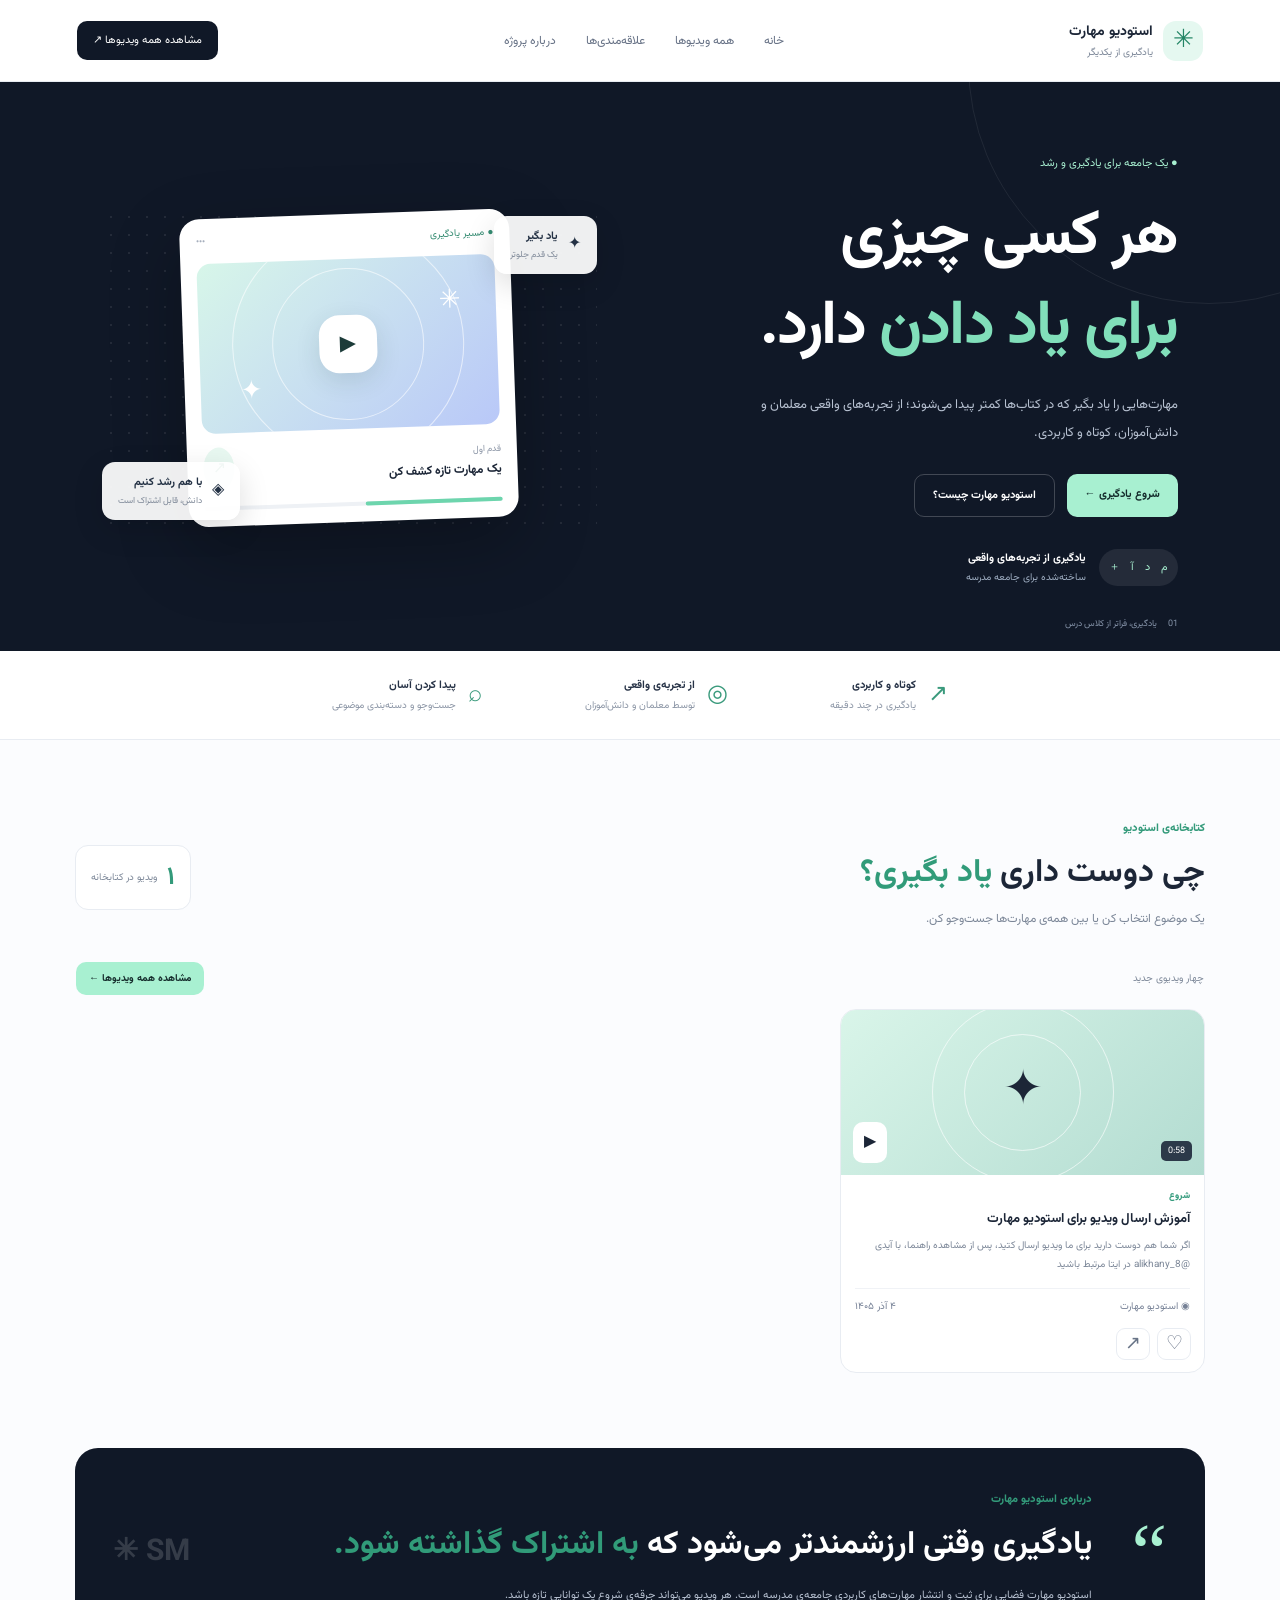
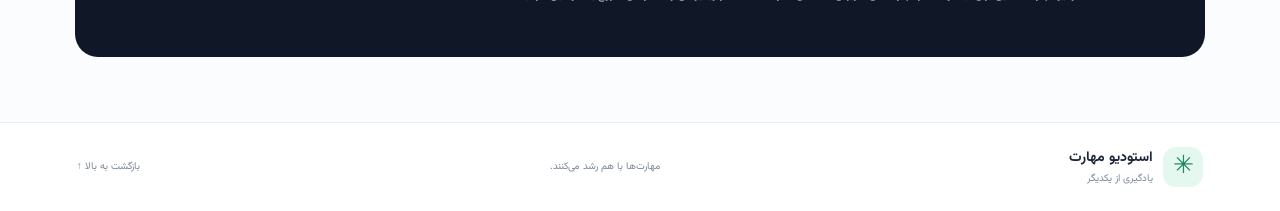
==== index.html @ 01764cda "Refresh app script cache for two-second admin gesture" ====
<!doctype html>
<html lang="fa" dir="rtl"><head><meta charset="utf-8"><meta name="viewport" content="width=device-width,initial-scale=1"><meta name="theme-color" content="#101827"><meta name="description" content="استودیو مهارت؛ یادگیری مهارت‌های کاربردی از تجربه‌های واقعی."><title>استودیو مهارت | یادگیری از یکدیگر</title><link rel="stylesheet" href="assets/style.css?v=2"></head>
<body><header class="header"><a class="brand" href="#"><span class="mark">✳</span><span><b>استودیو مهارت</b><small>یادگیری از یکدیگر</small></span></a><nav><a href="#home">خانه</a><a href="videos/">همه ویدیوها</a><a href="favorites/">علاقه‌مندی‌ها</a><a href="#about">درباره پروژه</a></nav><a class="top-cta" href="videos/">مشاهده همه ویدیوها ↗</a></header>
<main><section class="hero" id="home"><div class="hero-copy"><span class="eyebrow">● یک جامعه برای یادگیری و رشد</span><h1>هر کسی چیزی<br><em>برای یاد دادن</em> دارد.</h1><p>مهارت‌هایی را یاد بگیر که در کتاب‌ها کمتر پیدا می‌شوند؛ از تجربه‌های واقعی معلمان و دانش‌آموزان، کوتاه و کاربردی.</p><div class="actions"><a class="primary" href="videos/">شروع یادگیری ←</a><a class="secondary" href="#about">استودیو مهارت چیست؟</a></div><div class="proof"><span>م　د　آ　＋</span><div><b>یادگیری از تجربه‌های واقعی</b><small>ساخته‌شده برای جامعه مدرسه</small></div></div></div><div class="hero-art"><div class="art-label label-top">✦ <span><b>یاد بگیر</b><small>یک قدم جلوتر</small></span></div><div class="art-card"><div class="art-top">● مسیر یادگیری <span>•••</span></div><div class="play-art"><button class="admin-trigger" type="button" aria-label="ورود مدیران">▶</button><i>✳</i><i>✦</i></div><small id="gesture-hint" class="gesture-hint" aria-live="polite"></small><div class="art-bottom"><span><small>قدم اول</small><b>یک مهارت تازه کشف کن</b></span><span>↗</span></div><div class="progress"><span></span></div></div><div class="art-label label-bottom">◈ <span><b>با هم رشد کنیم</b><small>دانش، قابل اشتراک است</small></span></div></div><div class="hero-foot">01　 یادگیری، فراتر از کلاس درس</div></section>
<section class="features"><div>↗ <span><b>کوتاه و کاربردی</b><small>یادگیری در چند دقیقه</small></span></div><div>◎ <span><b>از تجربه‌ی واقعی</b><small>توسط معلمان و دانش‌آموزان</small></span></div><div>⌕ <span><b>پیدا کردن آسان</b><small>جست‌وجو و دسته‌بندی موضوعی</small></span></div></section>
<section class="library" id="library"><div class="section-head"><div><small>کتابخانه‌ی استودیو</small><h2>چی دوست داری <em>یاد بگیری؟</em></h2><p>یک موضوع انتخاب کن یا بین همه‌ی مهارت‌ها جست‌وجو کن.</p></div><div class="count"><b id="video-count">۰</b><span>ویدیو در کتابخانه</span></div></div><div class="results"><span id="results-label">چهار ویدیوی جدید</span><a class="primary" href="videos/">مشاهده همه ویدیوها ←</a></div><div class="video-grid" id="video-grid"></div><div class="empty" id="empty-state" hidden><h3>هنوز ویدیویی منتشر نشده است</h3><p>به‌زودی ویدیوهای تازه در این بخش قرار می‌گیرند.</p></div><p class="load-note" id="load-note" hidden>اتصال فایل data/videos.json را بررسی کن.</p></section>
<section class="about" id="about"><span class="quote">“</span><div><small>درباره‌ی استودیو مهارت</small><h2>یادگیری وقتی ارزشمندتر می‌شود که <em>به اشتراک گذاشته شود.</em></h2><p>استودیو مهارت فضایی برای ثبت و انتشار مهارت‌های کاربردی جامعه‌ی مدرسه است. هر ویدیو می‌تواند جرقه‌ی شروع یک توانایی تازه باشد.</p></div><b class="decoration">SM ✳</b></section></main>
<footer><a class="brand" href="#home"><span class="mark">✳</span><span><b>استودیو مهارت</b><small>یادگیری از یکدیگر</small></span></a><p>مهارت‌ها با هم رشد می‌کنند.</p><a href="#home">بازگشت به بالا ↑</a></footer>
<dialog id="video-dialog"><div class="dialog-head"><div><small>تماشای مهارت</small><h2 id="dialog-title">عنوان ویدیو</h2></div><button id="close-dialog" aria-label="بستن">×</button></div><div class="player"><video id="video-player" controls playsinline preload="metadata"></video></div><div class="dialog-info"><div id="dialog-meta"></div><p id="dialog-description"></p><div id="dialog-teacher"></div><p class="hint">اگر ویدیو پخش نشد، لینک مستقیم فایل ویدیویی را بررسی کن.</p></div></dialog><dialog id="admin-login-dialog" class="admin-login-dialog"><form id="admin-login-form" method="dialog"><h2>ورود مدیران فنی</h2><p>رمز مشترک پنل را وارد کن.</p><label for="admin-password">رمز مدیریت</label><input id="admin-password" type="password" autocomplete="current-password" required><p id="admin-login-message" class="form-message" aria-live="polite"></p><div class="dialog-actions"><button type="button" id="admin-login-cancel" class="secondary-light">انصراف</button><button type="submit" class="primary">ورود به پنل</button></div></form></dialog><script src="assets/admin-config.js?v=2"></script><script src="assets/app.js?v=8"></script></body></html>
---- assets/style.css ----
@import url('https://fonts.googleapis.com/css2?family=Vazirmatn:wght@400;500;600;700;800;900&display=swap');:root{--navy:#101827;--ink:#1c2637;--muted:#7c8798;--mint:#a8f0d1;--line:#e8ecf2}*{box-sizing:border-box}html{scroll-behavior:smooth}body{margin:0;background:#fbfcfe;color:var(--ink);font-family:Vazirmatn,Tahoma,sans-serif}a{color:inherit;text-decoration:none}button,input,select{font:inherit}.header{height:82px;padding:0 clamp(18px,6vw,90px);display:flex;align-items:center;justify-content:space-between;background:#fff;border-bottom:1px solid var(--line);gap:20px}.brand{display:flex;align-items:center;gap:10px}.mark{display:grid;place-items:center;width:40px;height:40px;border-radius:13px;background:#e5f8f0;color:#238565;font-size:25px}.brand b,.brand small{display:block}.brand b{font-size:14px}.brand small{font-size:10px;color:var(--muted);margin-top:2px}.header nav{display:flex;gap:30px;font-size:12px;color:#667185}.header nav a:hover,footer>a:last-child{color:#278c6d}.top-cta{background:var(--navy);color:white;border-radius:10px;padding:11px 16px;font-size:11px}.hero{position:relative;overflow:hidden;min-height:500px;background:var(--navy);color:#fff;padding:68px clamp(22px,8vw,120px) 65px;display:grid;grid-template-columns:1.05fr .95fr;align-items:center;gap:35px}.hero:before{content:"";position:absolute;width:480px;height:480px;border:1px solid #ffffff12;border-radius:50%;right:-170px;top:-260px}.hero-copy{position:relative;z-index:1}.eyebrow{color:var(--mint);font-size:11px}.hero h1{font-size:clamp(38px,5vw,62px);line-height:1.45;letter-spacing:-1.8px;margin:18px 0}.hero em,.section-head em,.about em{font-style:normal;color:#81dfba}.hero-copy>p{max-width:480px;color:#b7c1d1;font-size:13px;line-height:2.2}.actions{display:flex;gap:12px;flex-wrap:wrap;margin-top:26px}.primary,.secondary{padding:12px 18px;border-radius:10px;font-size:11px;font-weight:700}.primary{background:var(--mint);color:#142b2b}.secondary{border:1px solid #ffffff35;color:#fff}.proof{display:flex;align-items:center;gap:13px;margin-top:32px}.proof>span{background:#ffffff15;border-radius:20px;padding:10px;font-size:11px;color:var(--mint)}.proof b,.proof small{display:block}.proof b{font-size:11px}.proof small{font-size:10px;color:#9faec2;margin-top:3px}.hero-art{position:relative;min-height:320px;display:grid;place-items:center;background-image:radial-gradient(#ffffff15 1px,transparent 1px);background-size:18px 18px}.art-card{width:min(330px,85%);background:#fff;color:var(--ink);padding:16px;border-radius:20px;box-shadow:0 25px 70px #0004;transform:rotate(-2deg)}.art-top{font-size:10px;color:#358c72;display:flex;justify-content:space-between}.art-top span{color:#a6afbd}.play-art{height:170px;border-radius:14px;margin:14px 0;background:linear-gradient(135deg,#d7f6e9,#b9c8f8);display:grid;place-items:center;position:relative;overflow:hidden}.play-art:before,.play-art:after{content:"";position:absolute;width:230px;height:230px;border:1px solid #fff9;border-radius:50%}.play-art:after{width:150px;height:150px}.play-art>div{z-index:1;display:grid;place-items:center;width:58px;height:58px;background:#fff;border-radius:20px;color:#1c3b39;box-shadow:0 8px 25px #203d3820}.play-art i{position:absolute;font-style:normal;color:#fff;font-size:26px}.play-art i:nth-of-type(1){top:25px;right:35px}.play-art i:nth-of-type(2){bottom:20px;left:40px}.art-bottom{display:flex;align-items:center;justify-content:space-between}.art-bottom small,.art-bottom b{display:block}.art-bottom small{font-size:9px;color:#8993a4}.art-bottom b{font-size:12px;margin-top:4px}.art-bottom>span:last-child{background:#e8f8f1;border-radius:50%;padding:9px;color:#368b70}.progress{height:4px;background:#eef1f5;border-radius:4px;margin-top:16px}.progress span{display:block;width:46%;height:100%;background:#6dd5ad;border-radius:4px}.art-label{position:absolute;z-index:2;display:flex;align-items:center;gap:10px;background:#ffffffed;color:#233144;padding:12px 16px;border-radius:13px;box-shadow:0 10px 30px #0002}.art-label:first-letter{color:#278b6c}.art-label b,.art-label small{display:block}.art-label b{font-size:11px}.art-label small{font-size:9px;color:#818b9a;margin-top:3px}.label-top{top:8px;right:0}.label-bottom{bottom:8px;left:0}.hero-foot{position:absolute;bottom:20px;right:clamp(22px,8vw,120px);font-size:9px;color:#8492a7}.features{display:flex;justify-content:center;gap:clamp(25px,8vw,110px);padding:25px 20px;background:#fff;border-bottom:1px solid var(--line)}.features>div{display:flex;align-items:center;gap:12px;color:#3a9a7c;font-size:24px}.features span b,.features span small{display:block}.features span b{font-size:11px;color:#263246}.features span small{font-size:10px;color:#8b95a5;margin-top:4px}.library{max-width:1180px;margin:auto;padding:75px 25px}.section-head{display:flex;align-items:center;justify-content:space-between;gap:15px}.section-head small,.about small{color:#339a7a;font-size:11px;font-weight:800}.section-head h2{font-size:32px;margin:8px 0}.section-head h2 em,.about em{color:#319b79}.section-head p{font-size:12px;color:var(--muted)}.count{display:flex;align-items:center;gap:10px;background:#fff;border:1px solid var(--line);padding:12px 15px;border-radius:13px}.count b{font-size:25px;color:#339a7a}.count span{font-size:10px;color:var(--muted);max-width:70px}.search-panel{padding:18px;background:#fff;border:1px solid var(--line);border-radius:16px;margin-top:25px}.search{height:48px;display:flex;align-items:center;gap:12px;border:1px solid #e8ecf2;border-radius:11px;padding:0 13px;color:#4c9d83}.search span{font-size:24px}.search input{border:0;outline:0;width:100%;font-size:12px;background:transparent}.filters{display:flex;align-items:center;gap:12px;flex-wrap:wrap;margin-top:16px}.filters>b{font-size:10px;color:var(--muted)}#category-list{display:flex;gap:7px;flex-wrap:wrap}.chip{border:1px solid #e7ebf1;border-radius:9px;background:#fff;color:#697387;padding:7px 12px;font-size:10px;cursor:pointer}.chip.selected{background:var(--navy);border-color:var(--navy);color:#fff}.results{display:flex;justify-content:space-between;align-items:center;margin:22px 1px 14px;color:var(--muted);font-size:10px}.results select{border:1px solid var(--line);background:#fff;border-radius:9px;padding:7px 10px;font-size:10px;color:#667185}.video-grid{display:grid;grid-template-columns:repeat(3,minmax(0,1fr));gap:18px}.video-card{background:#fff;border:1px solid var(--line);border-radius:16px;overflow:hidden;cursor:pointer;transition:.2s;display:flex;flex-direction:column;min-width:0}.video-card:hover{transform:translateY(-4px);box-shadow:0 15px 35px #1b2b4514}.thumbnail{height:165px;display:grid;place-items:center;position:relative;overflow:hidden;background:linear-gradient(135deg,#d9f5e9,#b3dcd1)}.thumbnail:before,.thumbnail:after{content:"";position:absolute;width:180px;height:180px;border:1px solid #ffffffa0;border-radius:50%}.thumbnail:after{width:115px;height:115px}.thumb-symbol{font-size:48px;z-index:1}.thumb-play{position:absolute;bottom:12px;left:12px;background:#fff;border-radius:10px;padding:8px 11px;z-index:2}.thumb-duration{position:absolute;bottom:14px;right:12px;background:#172033dc;color:white;border-radius:5px;padding:3px 7px;font-size:9px;z-index:2}.video-card-body{padding:14px;display:flex;flex-direction:column;flex:1}.card-category{font-size:9px;color:#329a7b;font-weight:800}.video-card h3{font-size:13px;line-height:1.8;margin:5px 0}.video-card p{font-size:10px;line-height:1.9;color:var(--muted);margin:0 0 14px;display:-webkit-box;-webkit-line-clamp:2;-webkit-box-orient:vertical;overflow:hidden}.card-footer{margin-top:auto;border-top:1px solid #f0f2f6;padding-top:10px;display:flex;justify-content:space-between;gap:7px;font-size:10px;color:#768196}.empty{text-align:center;padding:50px;background:#fff;border:1px dashed #dce2eb;border-radius:16px}.empty button{border:0;background:#e5f8f0;padding:9px 14px;border-radius:8px;color:#267d65}.load-note{background:#fff6e6;padding:12px;border-radius:10px;color:#785a1e;font-size:12px}.about{max-width:1130px;margin:0 auto 65px;background:var(--navy);color:white;border-radius:23px;padding:38px;display:grid;grid-template-columns:55px 1fr auto;gap:20px;align-items:center}.quote{font:80px Georgia;color:var(--mint)}.about h2{font-size:clamp(22px,3vw,32px);line-height:1.7;margin:7px 0}.about p{font-size:11px;color:#b7c1d1;line-height:2.2;max-width:680px}.decoration{font-size:30px;color:#ffffff28}footer{padding:24px clamp(18px,6vw,90px);border-top:1px solid var(--line);display:flex;align-items:center;justify-content:space-between;gap:15px;background:#fff}footer p,footer>a:last-child{font-size:10px;color:var(--muted)}dialog{width:min(760px,calc(100% - 24px));max-height:92vh;border:0;border-radius:18px;padding:0;color:var(--ink);box-shadow:0 25px 100px #09101c80}dialog::backdrop{background:#0a1120d9;backdrop-filter:blur(5px)}.dialog-head{padding:18px 20px;display:flex;justify-content:space-between;gap:12px}.dialog-head small{color:#329a7b}.dialog-head h2{font-size:18px;margin:3px 0}.dialog-head button{border:0;border-radius:9px;width:35px;height:35px;font-size:24px;background:#f1f3f7}.player{background:#070a10;aspect-ratio:16/9;overflow:hidden;display:flex;justify-content:center;align-items:center}.player video{width:100%;height:100%;display:block}.dialog-info{padding:18px 20px}.dialog-info p{font-size:12px;color:#687487;line-height:2}#dialog-meta{display:flex;gap:8px;flex-wrap:wrap}#dialog-meta span{background:#f0f4f7;padding:5px 9px;border-radius:7px;font-size:10px}.hint{font-size:10px!important;color:#9aa2b1!important}@media(max-width:850px){.header nav{gap:14px}.hero{padding-right:6vw;padding-left:6vw}.video-grid{grid-template-columns:repeat(2,minmax(0,1fr))}.about{margin-right:18px;margin-left:18px;grid-template-columns:40px 1fr}.decoration{display:none}}@media(max-width:620px){.header{height:68px;padding:0 15px}.header nav{display:none}.mark{width:34px;height:34px}.brand b{font-size:12px}.top-cta{font-size:10px;padding:9px}.hero{grid-template-columns:1fr;padding:35px 21px 50px;gap:10px}.hero-art{order:-1;min-height:240px;max-width:390px;width:100%;margin:auto}.art-card{width:260px;padding:12px}.play-art{height:115px}.label-top{top:0}.label-bottom{bottom:0}.art-label{padding:8px 10px}.hero h1{font-size:38px}.hero-copy>p{font-size:12px}.features{align-items:flex-start;flex-direction:column;gap:15px;padding:22px 27px}.library{padding:52px 15px}.section-head h2{font-size:25px}.section-head p{font-size:10px}.count{padding:8px;gap:5px}.count b{font-size:18px}.count span{font-size:9px;max-width:48px}.search-panel{padding:11px}.search{height:44px}.search input{font-size:11px}.filters{gap:8px}.filters>b{width:100%}.chip{padding:6px 9px;font-size:9px}.video-grid{grid-template-columns:repeat(2,minmax(0,1fr));gap:10px}.thumbnail{height:120px}.thumb-symbol{font-size:36px}.video-card-body{padding:10px}.video-card h3{font-size:11px}.video-card p{font-size:9px}.card-footer{font-size:9px}.about{display:block;padding:24px 20px;margin:0 14px 40px}.quote{font-size:48px}.about h2{font-size:23px}.about p{font-size:10px}footer{flex-wrap:wrap;padding:20px 15px}footer p{order:3;width:100%;margin:0}}@media(max-width:370px){.video-grid{grid-template-columns:1fr}.thumbnail{height:160px}.hero h1{font-size:33px}}
/* Navigation between the home page and the full video library */
.library .results .primary{font-size:10px;padding:9px 13px}

.card-main{display:block;color:inherit}.card-actions{display:flex;gap:7px;padding:0 13px 12px}.icon-action{width:34px;height:32px;border:1px solid var(--line);background:#fff;border-radius:9px;color:#687487;font-size:19px;cursor:pointer}.icon-action.is-favorite{color:#d84a70;background:#fff4f7;border-color:#f5cfdb}
.watch-page{max-width:980px;margin:45px auto 70px;padding:0 22px}.watch-heading h1{font-size:clamp(23px,4vw,36px);margin:15px 0 9px}.watch-heading>a{font-size:11px;color:#348d72}.watch-meta{display:flex;gap:8px;flex-wrap:wrap;margin-bottom:22px}.watch-meta span{font-size:10px;background:#edf5f1;color:#527d6d;padding:6px 10px;border-radius:8px}.watch-player{width:100%;aspect-ratio:16/9;background:#080d16;border-radius:16px;overflow:hidden;display:flex;align-items:center;justify-content:center;margin:0 auto}.watch-player video{display:block;width:100%;height:100%;object-fit:contain}.watch-actions{display:flex;gap:10px;flex-wrap:wrap;margin:18px 0}.watch-description{padding:22px;background:#fff;border:1px solid var(--line);border-radius:15px}.watch-description h2{font-size:16px;margin:0 0 10px}.watch-description p{font-size:12px;color:#647084;line-height:2.1}.watch-description b{font-size:11px;color:#358d72}.player-error{background:#fff2ef;color:#9a4939;padding:12px;border-radius:10px;font-size:11px}.secondary-light{border:1px solid #dce5e9;background:#fff;color:#34445a;padding:10px 15px;border-radius:10px;font:inherit;font-size:11px;cursor:pointer}.secondary-light.is-favorite{color:#c23a62;background:#fff4f7}
.admin-trigger{position:relative;z-index:3;display:grid;place-items:center;width:58px;height:58px;border:0;border-radius:20px;background:#fff;color:#1c3b39;box-shadow:0 8px 25px #203d3820;font-size:21px;cursor:pointer;touch-action:none}.admin-trigger.admin-ready{outline:3px solid #78d8b3;outline-offset:5px}.admin-trigger.is-holding{transform:scale(.92);background:#d8f7e9}.gesture-hint{position:absolute;bottom:-23px;left:0;color:#b9f4d8;font-size:9px;white-space:nowrap}
.admin-login-dialog{width:min(390px,calc(100% - 28px));border:0;border-radius:18px;padding:23px;box-shadow:0 24px 90px #08101d80}.admin-login-dialog::backdrop{background:#08101ddd;backdrop-filter:blur(5px)}.admin-login-dialog h2{font-size:18px;margin:0 0 5px}.admin-login-dialog p{font-size:11px;color:#7d8797;line-height:1.8}.admin-login-dialog label,.admin-form label,.password-form label{display:grid;gap:7px;font-size:11px;color:#5e6a7d}.admin-login-dialog input,.admin-form input,.admin-form textarea,.admin-form select,.password-form input{width:100%;border:1px solid #dfe5ed;border-radius:9px;padding:11px;background:#fff;outline:none;font:inherit;font-size:12px}.admin-login-dialog input:focus,.admin-form input:focus,.admin-form textarea:focus,.admin-form select:focus,.password-form input:focus{border-color:#59b896;box-shadow:0 0 0 3px #59b89620}.form-message{font-size:11px;line-height:1.8;color:#986a2a;min-height:15px}.dialog-actions{display:flex;justify-content:flex-end;gap:8px;margin-top:13px}
.admin-main{max-width:1020px;margin:35px auto 65px;padding:0 20px}.admin-intro{display:flex;align-items:center;justify-content:space-between;gap:18px;margin-bottom:20px}.admin-intro small{font-size:10px;color:#2f9676;font-weight:800;letter-spacing:1px}.admin-intro h1{font-size:30px;margin:5px 0}.admin-intro h1 em{font-style:normal;color:#319b79}.admin-intro p{font-size:11px;color:#7a8595;line-height:1.9}.admin-warning{padding:13px 15px;background:#fff8e9;border:1px solid #f0dfb9;border-radius:12px;font-size:11px;color:#755c31;line-height:2;margin-bottom:18px}.admin-panel{background:#fff;border:1px solid var(--line);border-radius:16px;padding:20px;margin:16px 0}.admin-panel h2{font-size:15px;margin:0 0 15px}.admin-form{display:grid;grid-template-columns:repeat(2,minmax(0,1fr));gap:13px}.admin-form .wide{grid-column:1/-1}.admin-form textarea{resize:vertical}.form-buttons{grid-column:1/-1;display:flex;gap:9px;flex-wrap:wrap}.admin-list-head{display:flex;align-items:center;justify-content:space-between;gap:12px;margin-bottom:12px}.admin-list-head h2{margin:0}.admin-video-row{display:flex;justify-content:space-between;align-items:center;gap:12px;padding:13px 0;border-top:1px solid #edf0f4}.admin-video-row>div:first-child{min-width:0}.admin-video-row b,.admin-video-row small{display:block}.admin-video-row b{font-size:11px;line-height:1.8}.admin-video-row small{font-size:10px;color:#8993a2;margin-top:3px}.admin-row-actions{display:flex;gap:6px;flex-shrink:0}.admin-row-actions button{border:1px solid #dfe5ed;background:#fff;border-radius:8px;padding:7px 10px;font-size:10px;cursor:pointer}.admin-row-actions button.danger{color:#b54254;border-color:#f0d3d8}.password-form{display:flex;align-items:end;gap:10px;flex-wrap:wrap}.password-form label{flex:1;min-width:210px}.admin-header-note{font-size:11px;color:#788598}.admin-denied{max-width:520px;margin:15vh auto;padding:28px;text-align:center}.admin-denied h1{font-size:23px}.admin-denied p{font-size:12px;color:#778296;line-height:2}
@media(max-width:650px){.watch-page{margin:28px auto 45px;padding:0 14px}.admin-main{padding:0 13px;margin-top:22px}.admin-intro h1{font-size:24px}.admin-panel{padding:14px}.admin-form{grid-template-columns:1fr;gap:11px}.admin-form .wide,.form-buttons{grid-column:1}.admin-list-head{align-items:flex-start;flex-direction:column}.admin-video-row{align-items:flex-start;flex-direction:column}.admin-row-actions{width:100%}.admin-row-actions button{flex:1}.password-form{align-items:stretch;flex-direction:column}.admin-header-note{display:none}}

/* Persian Jalali calendar input */
.jalali-input-wrap{display:flex;gap:6px}.jalali-input-wrap input{flex:1;min-width:0;cursor:pointer}.jalali-input-wrap button{width:43px;border:1px solid #dfe5ed;border-radius:9px;background:#f3faf7;color:#278565;font-size:20px;cursor:pointer}.jalali-calendar{position:relative;z-index:8;margin-top:8px;padding:12px;background:#fff;border:1px solid #dfe5ed;border-radius:13px;box-shadow:0 12px 35px #17243a18;max-width:330px}.jalali-calendar[hidden]{display:none}.calendar-head{display:flex;align-items:center;justify-content:space-between;margin-bottom:10px}.calendar-head b{font-size:12px}.calendar-head button,.calendar-foot button{border:1px solid #e5eaf0;background:#f8fafc;border-radius:7px;padding:5px 10px;cursor:pointer}.calendar-week,.calendar-days{display:grid;grid-template-columns:repeat(7,minmax(0,1fr));gap:4px;text-align:center}.calendar-week{font-size:10px;color:#8993a2;margin-bottom:5px}.calendar-days button{border:0;background:#f5f7fa;border-radius:7px;padding:8px 2px;font-size:11px;cursor:pointer;color:#34445a}.calendar-days button:hover,.calendar-days button.chosen{background:#a8f0d1;color:#123d31;font-weight:800}.calendar-empty{min-height:31px}.calendar-foot{display:flex;justify-content:space-between;margin-top:10px}.calendar-foot button{font-size:10px;color:#367d68}
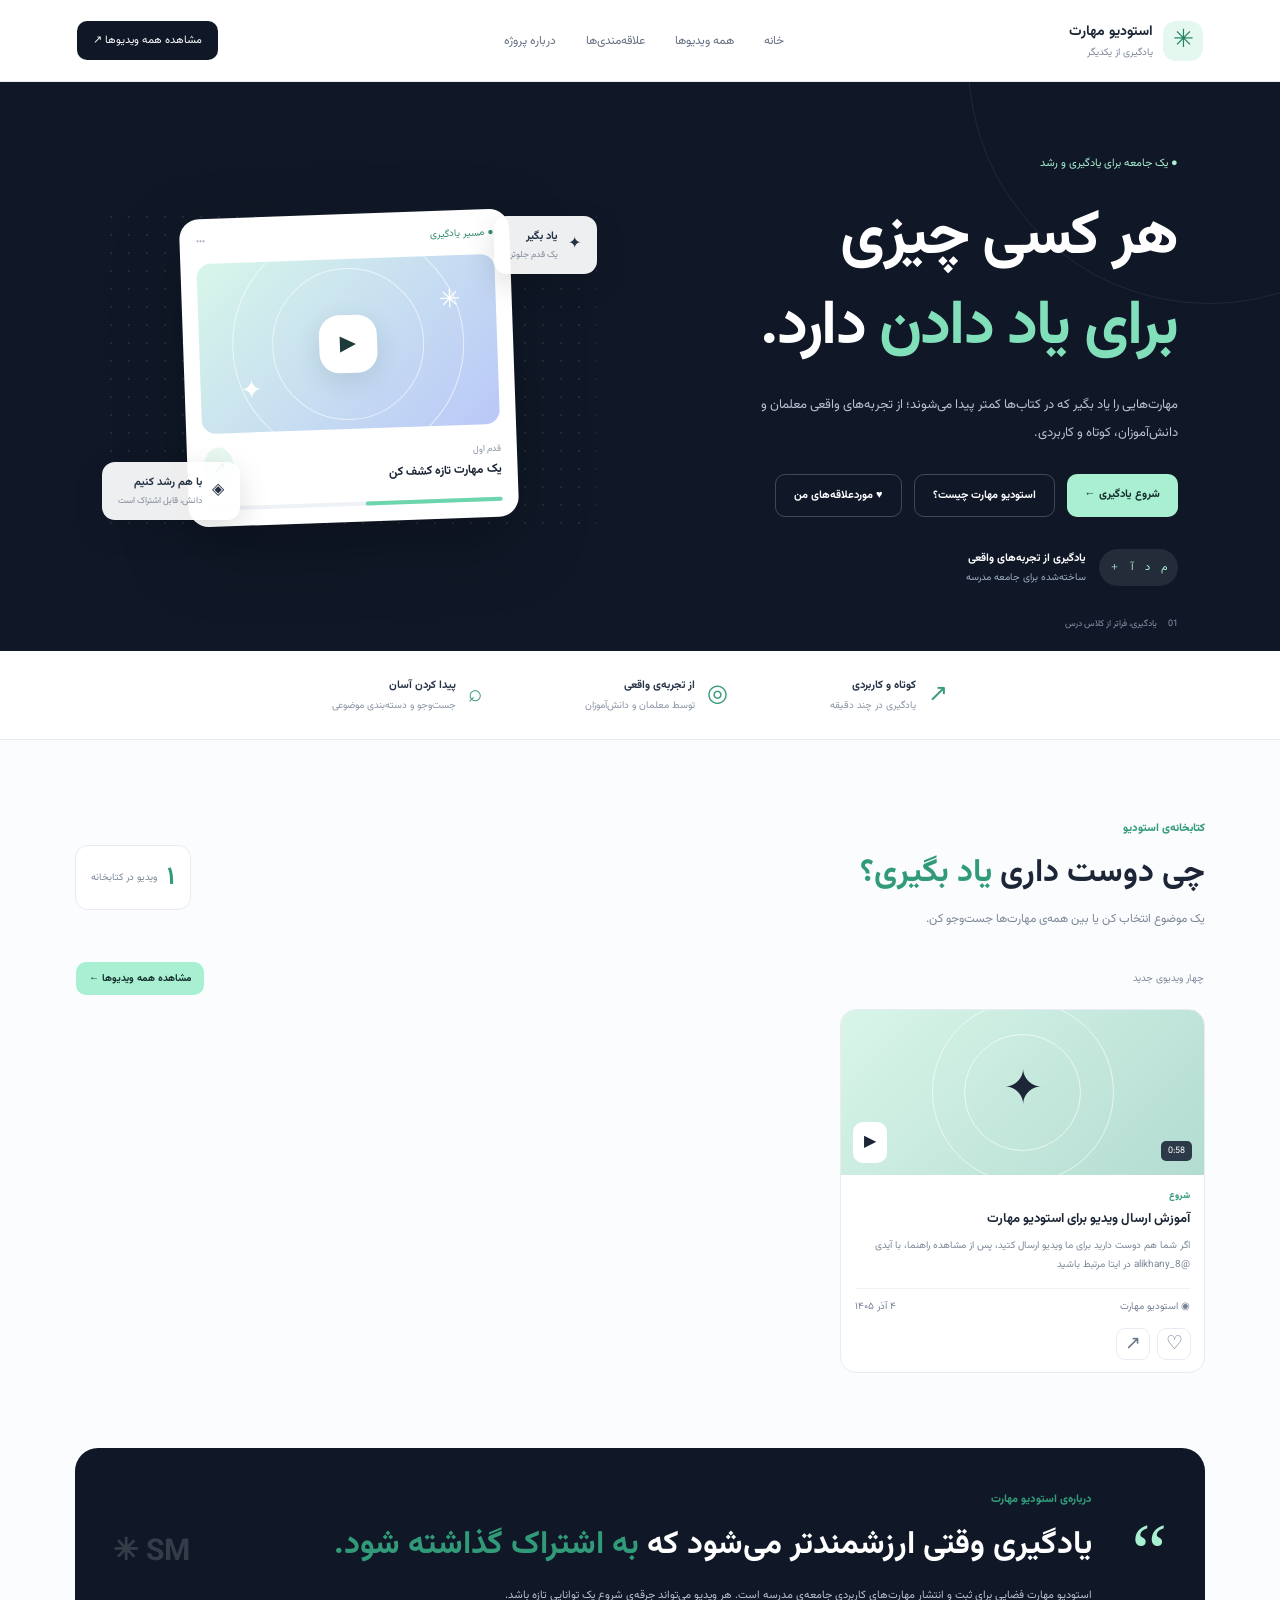
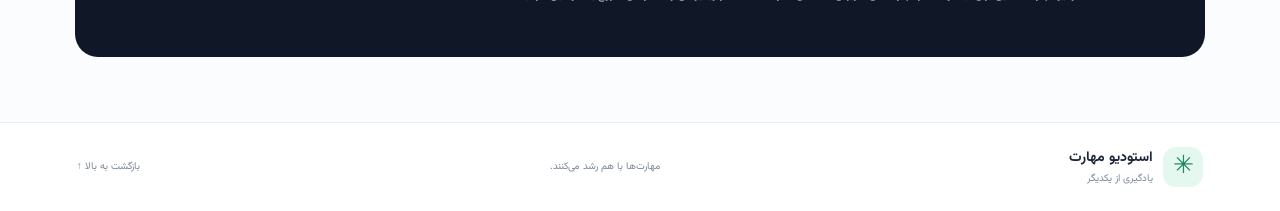
==== commit 9b59908f: "Add homepage shortcut to favorites" ====
--- a/index.html
+++ b/index.html
@@ -1,9 +1,9 @@
 <!doctype html>
 <html lang="fa" dir="rtl"><head><meta charset="utf-8"><meta name="viewport" content="width=device-width,initial-scale=1"><meta name="theme-color" content="#101827"><meta name="description" content="استودیو مهارت؛ یادگیری مهارت‌های کاربردی از تجربه‌های واقعی."><title>استودیو مهارت | یادگیری از یکدیگر</title><link rel="stylesheet" href="assets/style.css?v=2"></head>
 <body><header class="header"><a class="brand" href="#"><span class="mark">✳</span><span><b>استودیو مهارت</b><small>یادگیری از یکدیگر</small></span></a><nav><a href="#home">خانه</a><a href="videos/">همه ویدیوها</a><a href="favorites/">علاقه‌مندی‌ها</a><a href="#about">درباره پروژه</a></nav><a class="top-cta" href="videos/">مشاهده همه ویدیوها ↗</a></header>
-<main><section class="hero" id="home"><div class="hero-copy"><span class="eyebrow">● یک جامعه برای یادگیری و رشد</span><h1>هر کسی چیزی<br><em>برای یاد دادن</em> دارد.</h1><p>مهارت‌هایی را یاد بگیر که در کتاب‌ها کمتر پیدا می‌شوند؛ از تجربه‌های واقعی معلمان و دانش‌آموزان، کوتاه و کاربردی.</p><div class="actions"><a class="primary" href="videos/">شروع یادگیری ←</a><a class="secondary" href="#about">استودیو مهارت چیست؟</a></div><div class="proof"><span>م　د　آ　＋</span><div><b>یادگیری از تجربه‌های واقعی</b><small>ساخته‌شده برای جامعه مدرسه</small></div></div></div><div class="hero-art"><div class="art-label label-top">✦ <span><b>یاد بگیر</b><small>یک قدم جلوتر</small></span></div><div class="art-card"><div class="art-top">● مسیر یادگیری <span>•••</span></div><div class="play-art"><button class="admin-trigger" type="button" aria-label="ورود مدیران">▶</button><i>✳</i><i>✦</i></div><small id="gesture-hint" class="gesture-hint" aria-live="polite"></small><div class="art-bottom"><span><small>قدم اول</small><b>یک مهارت تازه کشف کن</b></span><span>↗</span></div><div class="progress"><span></span></div></div><div class="art-label label-bottom">◈ <span><b>با هم رشد کنیم</b><small>دانش، قابل اشتراک است</small></span></div></div><div class="hero-foot">01　 یادگیری، فراتر از کلاس درس</div></section>
+<main><section class="hero" id="home"><div class="hero-copy"><span class="eyebrow">● یک جامعه برای یادگیری و رشد</span><h1>هر کسی چیزی<br><em>برای یاد دادن</em> دارد.</h1><p>مهارت‌هایی را یاد بگیر که در کتاب‌ها کمتر پیدا می‌شوند؛ از تجربه‌های واقعی معلمان و دانش‌آموزان، کوتاه و کاربردی.</p><div class="actions"><a class="primary" href="videos/">شروع یادگیری ←</a><a class="secondary" href="#about">استودیو مهارت چیست؟</a><a class="secondary favorites-home-link" href="favorites/">♥ موردعلاقه‌های من</a></div><div class="proof"><span>م　د　آ　＋</span><div><b>یادگیری از تجربه‌های واقعی</b><small>ساخته‌شده برای جامعه مدرسه</small></div></div></div><div class="hero-art"><div class="art-label label-top">✦ <span><b>یاد بگیر</b><small>یک قدم جلوتر</small></span></div><div class="art-card"><div class="art-top">● مسیر یادگیری <span>•••</span></div><div class="play-art"><button class="admin-trigger" type="button" aria-label="ورود مدیران">▶</button><i>✳</i><i>✦</i></div><small id="gesture-hint" class="gesture-hint" aria-live="polite"></small><div class="art-bottom"><span><small>قدم اول</small><b>یک مهارت تازه کشف کن</b></span><span>↗</span></div><div class="progress"><span></span></div></div><div class="art-label label-bottom">◈ <span><b>با هم رشد کنیم</b><small>دانش، قابل اشتراک است</small></span></div></div><div class="hero-foot">01　 یادگیری، فراتر از کلاس درس</div></section>
 <section class="features"><div>↗ <span><b>کوتاه و کاربردی</b><small>یادگیری در چند دقیقه</small></span></div><div>◎ <span><b>از تجربه‌ی واقعی</b><small>توسط معلمان و دانش‌آموزان</small></span></div><div>⌕ <span><b>پیدا کردن آسان</b><small>جست‌وجو و دسته‌بندی موضوعی</small></span></div></section>
 <section class="library" id="library"><div class="section-head"><div><small>کتابخانه‌ی استودیو</small><h2>چی دوست داری <em>یاد بگیری؟</em></h2><p>یک موضوع انتخاب کن یا بین همه‌ی مهارت‌ها جست‌وجو کن.</p></div><div class="count"><b id="video-count">۰</b><span>ویدیو در کتابخانه</span></div></div><div class="results"><span id="results-label">چهار ویدیوی جدید</span><a class="primary" href="videos/">مشاهده همه ویدیوها ←</a></div><div class="video-grid" id="video-grid"></div><div class="empty" id="empty-state" hidden><h3>هنوز ویدیویی منتشر نشده است</h3><p>به‌زودی ویدیوهای تازه در این بخش قرار می‌گیرند.</p></div><p class="load-note" id="load-note" hidden>اتصال فایل data/videos.json را بررسی کن.</p></section>
 <section class="about" id="about"><span class="quote">“</span><div><small>درباره‌ی استودیو مهارت</small><h2>یادگیری وقتی ارزشمندتر می‌شود که <em>به اشتراک گذاشته شود.</em></h2><p>استودیو مهارت فضایی برای ثبت و انتشار مهارت‌های کاربردی جامعه‌ی مدرسه است. هر ویدیو می‌تواند جرقه‌ی شروع یک توانایی تازه باشد.</p></div><b class="decoration">SM ✳</b></section></main>
 <footer><a class="brand" href="#home"><span class="mark">✳</span><span><b>استودیو مهارت</b><small>یادگیری از یکدیگر</small></span></a><p>مهارت‌ها با هم رشد می‌کنند.</p><a href="#home">بازگشت به بالا ↑</a></footer>
-<dialog id="video-dialog"><div class="dialog-head"><div><small>تماشای مهارت</small><h2 id="dialog-title">عنوان ویدیو</h2></div><button id="close-dialog" aria-label="بستن">×</button></div><div class="player"><video id="video-player" controls playsinline preload="metadata"></video></div><div class="dialog-info"><div id="dialog-meta"></div><p id="dialog-description"></p><div id="dialog-teacher"></div><p class="hint">اگر ویدیو پخش نشد، لینک مستقیم فایل ویدیویی را بررسی کن.</p></div></dialog><dialog id="admin-login-dialog" class="admin-login-dialog"><form id="admin-login-form" method="dialog"><h2>ورود مدیران فنی</h2><p>رمز مشترک پنل را وارد کن.</p><label for="admin-password">رمز مدیریت</label><input id="admin-password" type="password" autocomplete="current-password" required><p id="admin-login-message" class="form-message" aria-live="polite"></p><div class="dialog-actions"><button type="button" id="admin-login-cancel" class="secondary-light">انصراف</button><button type="submit" class="primary">ورود به پنل</button></div></form></dialog><script src="assets/admin-config.js?v=2"></script><script src="assets/app.js?v=8"></script></body></html>+<dialog id="video-dialog"><div class="dialog-head"><div><small>تماشای مهارت</small><h2 id="dialog-title">عنوان ویدیو</h2></div><button id="close-dialog" aria-label="بستن">×</button></div><div class="player"><video id="video-player" controls playsinline preload="metadata"></video></div><div class="dialog-info"><div id="dialog-meta"></div><p id="dialog-description"></p><div id="dialog-teacher"></div><p class="hint">اگر ویدیو پخش نشد، لینک مستقیم فایل ویدیویی را بررسی کن.</p></div></dialog><dialog id="admin-login-dialog" class="admin-login-dialog"><form id="admin-login-form" method="dialog"><h2>ورود مدیران فنی</h2><p>رمز مشترک پنل را وارد کن.</p><label for="admin-password">رمز مدیریت</label><input id="admin-password" type="password" autocomplete="current-password" required><p id="admin-login-message" class="form-message" aria-live="polite"></p><div class="dialog-actions"><button type="button" id="admin-login-cancel" class="secondary-light">انصراف</button><button type="submit" class="primary">ورود به پنل</button></div></form></dialog><script src="assets/admin-config.js?v=2"></script><script src="assets/app.js?v=11"></script></body></html>
